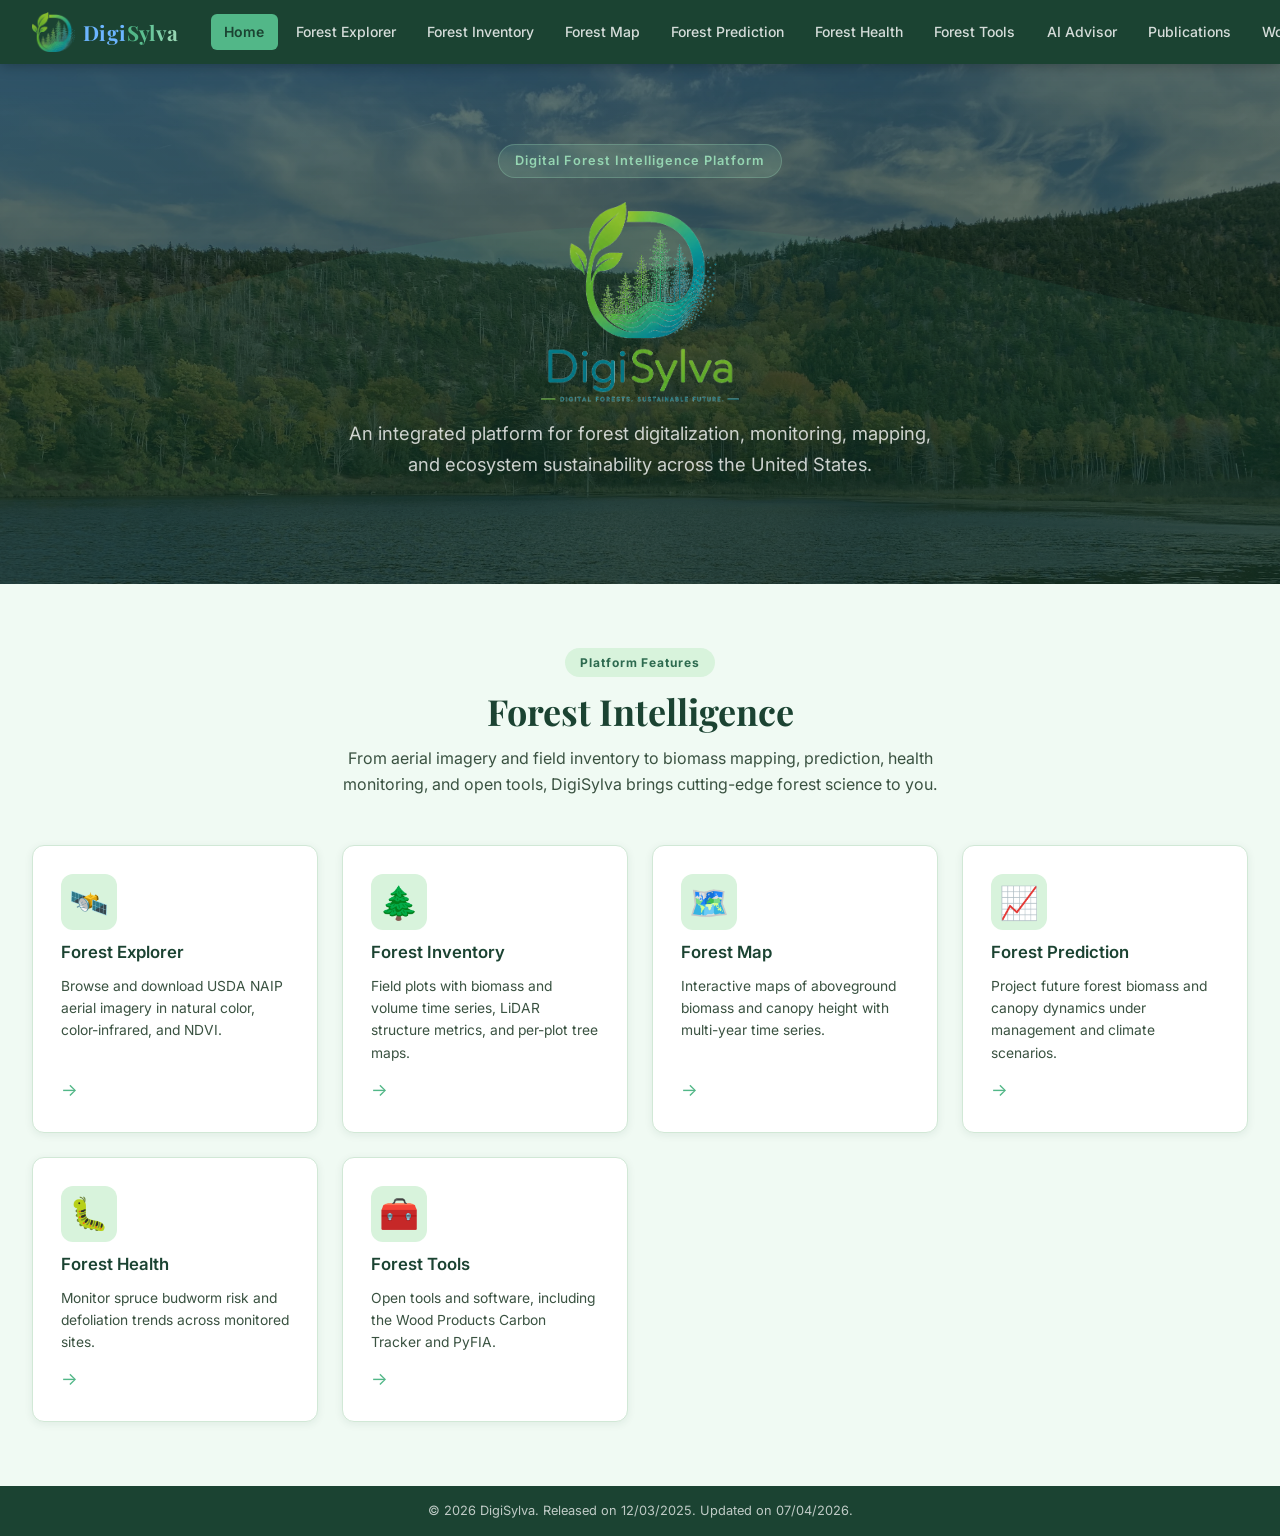
==== index.html @ 70806cdb "Add files via upload" ====
<!DOCTYPE html>
<html lang="en">
<head>
  <meta charset="UTF-8" />
  <meta name="viewport" content="width=device-width, initial-scale=1.0" />
  <title>DigiSylva - Digital Forest Intelligence</title>
  <link rel="stylesheet" href="css/style.css" />
  <style>
    .state-grid {
      display: grid;
      grid-template-columns: repeat(auto-fill, minmax(300px, 1fr));
      gap: 1.5rem;
    }
    .feature-row {
      display: grid;
      grid-template-columns: repeat(auto-fit, minmax(240px, 1fr));
      gap: 1.5rem;
      margin-top: 2rem;
    }
    .feature-card {
      background: white;
      border: 1px solid var(--border);
      border-radius: var(--radius-md);
      padding: 1.75rem;
      box-shadow: var(--shadow-sm);
      display: flex;
      flex-direction: column;
      gap: 0.75rem;
      transition: all var(--transition);
      cursor: pointer;
      text-decoration: none;
    }
    .feature-card:hover {
      box-shadow: var(--shadow-md);
      transform: translateY(-3px);
      border-color: var(--green-bright);
    }
    .feature-card .icon {
      font-size: 2rem;
      width: 56px;
      height: 56px;
      background: var(--green-pale);
      border-radius: 12px;
      display: flex;
      align-items: center;
      justify-content: center;
    }
    .feature-card h4 { color: var(--green-dark); font-size: 1.05rem; margin: 0; }
    .feature-card p { font-size: 0.865rem; color: var(--text-mid); margin: 0; line-height: 1.6; }
    .feature-card .arrow { color: var(--green-bright); font-size: 1.1rem; margin-top: auto; }

    .highlight-section {
      background: linear-gradient(135deg, var(--green-dark), var(--green-mid));
      color: white;
      padding: 4rem 2rem;
    }
    .highlight-inner {
      max-width: 1300px;
      margin: 0 auto;
      display: grid;
      grid-template-columns: 1fr 1fr;
      gap: 4rem;
      align-items: center;
    }
    .highlight-inner h2 { color: white; margin-bottom: 1rem; }
    .highlight-inner p { color: rgba(255,255,255,0.78); line-height: 1.75; }
    .highlight-visual {
      display: grid;
      grid-template-columns: 1fr 1fr;
      gap: 1rem;
    }
    .mini-stat {
      background: rgba(255,255,255,0.1);
      border: 1px solid rgba(255,255,255,0.15);
      border-radius: 12px;
      padding: 1.25rem;
      text-align: center;
      backdrop-filter: blur(4px);
    }
    .mini-stat .big { font-size: 1.8rem; font-weight: 700; color: var(--green-light); font-family: 'Playfair Display', serif; }
    .mini-stat .label { font-size: 0.78rem; color: rgba(255,255,255,0.65); margin-top: 0.25rem; }

    @media (max-width: 768px) {
      .highlight-inner { grid-template-columns: 1fr; gap: 2rem; }
    }
  </style>
</head>
<body>

<!-- ═══════════════════ NAVBAR ═══════════════════ -->
<nav class="navbar">
  <a class="nav-brand" href="index.html">
    <img src="assets/DigiSylva_mark.png" alt="" class="brand-mark" />
    <span class="digisylva-logo"><span class="d-digi">Digi</span><span class="d-s">S</span><span class="d-y">y</span><span class="d-l">l</span><span class="d-v">v</span><span class="d-a">a</span></span>
  </a>
  <ul class="nav-links">
    <li><a href="index.html" class="active">Home</a></li>
    <li><a href="pages/naip.html">Forest Explorer</a></li>
    <li><a href="pages/forest-inventory.html">Forest Inventory</a></li>
    <li><a href="pages/map.html">Forest Map</a></li>
    <li><a href="pages/prediction.html">Forest Prediction</a></li>
    <li><a href="pages/forest-health.html">Forest Health</a></li>
    <li><a href="pages/forest-tools.html">Forest Tools</a></li>
    <li><a href="pages/ai-advisor.html">AI Advisor</a></li>
    <li><a href="pages/publications.html">Publications</a></li>
    <li><a href="pages/workshops.html">Workshops</a></li>
    <li><a href="pages/news.html">News</a></li>
    <li><a href="pages/team.html">Team</a></li>
  </ul>
  <button class="nav-search-btn" onclick="openSearch()" title="Search (Ctrl+K)">🔍 Search</button>
</nav>

<div class="page-wrapper">

  <!-- ═══════════════════ HERO ═══════════════════ -->
  <section class="hero">
    <div class="hero-content">
      <div class="hero-eyebrow">Digital Forest Intelligence Platform</div>
      <img src="assets/DigiSylva_logo_full.png" alt="DigiSylva" class="hero-logo-img" />
      <p>An integrated platform for forest digitalization, monitoring, mapping, and ecosystem sustainability across the United States.</p>
    </div>
  </section>

  <!-- ═══════════════════ FEATURES ═══════════════════ -->
  <div class="section">
    <div class="section-header">
      <div class="section-tag">Platform Features</div>
      <h2>Forest Intelligence</h2>
      <p>From aerial imagery and field inventory to biomass mapping, prediction, health monitoring, and open tools, DigiSylva brings cutting-edge forest science to you.</p>
    </div>
    <div class="feature-row">
      <a href="pages/naip.html" class="feature-card">
        <div class="icon">🛰️</div>
        <h4>Forest Explorer</h4>
        <p>Browse and download USDA NAIP aerial imagery in natural color, color-infrared, and NDVI.</p>
        <div class="arrow">→</div>
      </a>
      <a href="pages/forest-inventory.html" class="feature-card">
        <div class="icon">🌲</div>
        <h4>Forest Inventory</h4>
        <p>Field plots with biomass and volume time series, LiDAR structure metrics, and per-plot tree maps.</p>
        <div class="arrow">→</div>
      </a>
      <a href="pages/map.html" class="feature-card">
        <div class="icon">🗺️</div>
        <h4>Forest Map</h4>
        <p>Interactive maps of aboveground biomass and canopy height with multi-year time series.</p>
        <div class="arrow">→</div>
      </a>
      <a href="pages/prediction.html" class="feature-card">
        <div class="icon">📈</div>
        <h4>Forest Prediction</h4>
        <p>Project future forest biomass and canopy dynamics under management and climate scenarios.</p>
        <div class="arrow">→</div>
      </a>
      <a href="pages/forest-health.html" class="feature-card">
        <div class="icon">🐛</div>
        <h4>Forest Health</h4>
        <p>Monitor spruce budworm risk and defoliation trends across monitored sites.</p>
        <div class="arrow">→</div>
      </a>
      <a href="pages/forest-tools.html" class="feature-card">
        <div class="icon">🧰</div>
        <h4>Forest Tools</h4>
        <p>Open tools and software, including the Wood Products Carbon Tracker and PyFIA.</p>
        <div class="arrow">→</div>
      </a>
    </div>
  </div>

</div><!-- end page-wrapper -->

<!-- ═══════════════════ FOOTER ═══════════════════ -->
<footer>
  <div class="footer-inner">
    <div class="footer-bottom">
      <span>© 2026 DigiSylva. Released on 12/03/2025. Updated on 07/04/2026.</span>
    </div>
  </div>
</footer>

<script src="js/search.js"></script>
</body>
</html>
            
---- css/style.css ----
/* ============================================================
   DigiSylva - Shared Stylesheet
   University of Maine · School of Forest Resources
   ============================================================ */

/* ── Google Fonts ── */
@import url('https://fonts.googleapis.com/css2?family=Inter:wght@300;400;500;600;700&family=Playfair+Display:wght@600;700&display=swap');

/* ── CSS Variables ── */
:root {
  --green-dark:   #1b4332;
  --green-mid:    #2d6a4f;
  --green-bright: #52b788;
  --green-light:  #95d5b2;
  --green-pale:   #d8f3dc;
  --green-bg:     #f0faf3;
  --gold:         #c9a84c;
  --gold-light:   #f4e2aa;
  --brown:        #6b3f1f;
  --text-dark:    #1c2b1e;
  --text-mid:     #3a5241;
  --text-light:   #6b8c72;
  --white:        #ffffff;
  --card-bg:      #ffffff;
  --border:       #d1e8d6;
  --shadow-sm:    0 2px 8px rgba(27,67,50,0.08);
  --shadow-md:    0 4px 20px rgba(27,67,50,0.12);
  --shadow-lg:    0 8px 32px rgba(27,67,50,0.16);
  --radius-sm:    6px;
  --radius-md:    12px;
  --radius-lg:    20px;
  --nav-h:        64px;
  --transition:   0.25s ease;
}

/* ── Reset & Base ── */
*, *::before, *::after { box-sizing: border-box; margin: 0; padding: 0; }

html { scroll-behavior: smooth; font-size: 16px; }

body {
  font-family: 'Inter', sans-serif;
  color: var(--text-dark);
  background: var(--green-bg);
  line-height: 1.6;
  min-height: 100vh;
}

a { color: var(--green-mid); text-decoration: none; transition: color var(--transition); }
a:hover { color: var(--green-bright); }

img { max-width: 100%; display: block; }

h1, h2, h3, h4 { font-family: 'Playfair Display', serif; line-height: 1.25; }
h1 { font-size: clamp(2rem, 4vw, 3rem); }
h2 { font-size: clamp(1.5rem, 3vw, 2.25rem); }
h3 { font-size: clamp(1.15rem, 2vw, 1.5rem); }
h4 { font-size: 1.1rem; font-family: 'Inter', sans-serif; font-weight: 600; }

p { color: var(--text-mid); }

/* ── Navbar ── */
.navbar {
  position: fixed;
  top: 0; left: 0; right: 0;
  height: var(--nav-h);
  background: var(--green-dark);
  display: flex;
  align-items: center;
  padding: 0 2rem;
  z-index: 1000;
  box-shadow: 0 2px 12px rgba(0,0,0,0.25);
  gap: 0;
}

.nav-brand {
  display: flex;
  align-items: center;
  gap: 0.5rem;
  text-decoration: none;
  flex-shrink: 0;
  margin-right: 2rem;
}

.nav-logo-icon {
  width: 36px;
  height: 36px;
  background: var(--green-bright);
  border-radius: 8px;
  display: flex;
  align-items: center;
  justify-content: center;
  font-size: 1.2rem;
}

.nav-brand-text {
  font-family: 'Playfair Display', serif;
  font-size: 1.3rem;
  font-weight: 700;
  color: var(--white);
  letter-spacing: 0.02em;
}

.nav-links {
  display: flex;
  align-items: center;
  gap: 0.25rem;
  list-style: none;
  flex: 1;
}

.nav-links a {
  display: block;
  padding: 0.45rem 0.85rem;
  color: rgba(255,255,255,0.82);
  font-size: 0.875rem;
  font-weight: 500;
  border-radius: var(--radius-sm);
  transition: all var(--transition);
  white-space: nowrap;
  text-decoration: none;
}

.nav-links a:hover,
.nav-links a.active {
  background: rgba(255,255,255,0.12);
  color: #ffffff;
}

.nav-links a.active {
  background: var(--green-bright);
  color: var(--green-dark);
  font-weight: 600;
}

/* ── DigiSylva Styled Logo Wordmark ── */
.digisylva-logo {
  font-family: 'Playfair Display', serif;
  font-weight: 700;
  letter-spacing: 0.02em;
  line-height: 1;
  font-size: 1.3rem;
}
/* "Digi" = digital blue · "Sylva" = forest greens */
.d-digi { color: #6cb5ff; }
.d-s    { color: #52b788; }
.d-y    { color: #5cbf90; }
.d-l    { color: #6ac79b; }
.d-v    { color: #7ed0a8; }
.d-a    { color: #95d5b2; }

/* Hero-scale logo (larger, lighter tints for dark background) */
.hero-logo { display: block; }
.hero-logo .d-digi { color: #8ec5ff; }
.hero-logo .d-s    { color: #95d5b2; }
.hero-logo .d-y    { color: #a5dcbf; }
.hero-logo .d-l    { color: #b0e0c8; }
.hero-logo .d-v    { color: #bde8d3; }
.hero-logo .d-a    { color: var(--green-light); }

/* Logo images: emblem mark in navbar/footer, full logo on hero */
.brand-mark { height: 40px; width: auto; display: block; }
.hero-logo-img { height: 200px; width: auto; display: block; margin: 0 auto 1rem; }

/* Nav Search Button */
.nav-search-btn {
  margin-left: auto;
  background: rgba(255,255,255,0.12);
  border: 1px solid rgba(255,255,255,0.2);
  border-radius: var(--radius-sm);
  color: rgba(255,255,255,0.85);
  cursor: pointer;
  padding: 0.35rem 0.85rem;
  font-size: 0.8rem;
  font-weight: 500;
  transition: all var(--transition);
  font-family: 'Inter', sans-serif;
  white-space: nowrap;
  display: flex;
  align-items: center;
  gap: 0.35rem;
  flex-shrink: 0;
}
.nav-search-btn:hover {
  background: rgba(255,255,255,0.22);
  color: white;
}

/* ── Page Wrapper ── */
.page-wrapper {
  padding-top: var(--nav-h);
  min-height: 100vh;
}

/* ── Hero Section ── */
.hero {
  background: linear-gradient(rgba(18,42,26,0.62), rgba(9,26,16,0.80)), url("../assets/Acadia.jpg") center / cover no-repeat;
  color: white;
  padding: 5rem 2rem 4rem;
  text-align: center;
  position: relative;
  overflow: hidden;
}

.hero::before {
  content: '';
  position: absolute;
  inset: 0;
  background: url("data:image/svg+xml,%3Csvg xmlns='http://www.w3.org/2000/svg' viewBox='0 0 1440 320'%3E%3Cpath fill='rgba(82,183,136,0.08)' d='M0,96L48,112C96,128,192,160,288,160C384,160,480,128,576,112C672,96,768,96,864,112C960,128,1056,160,1152,165.3C1248,171,1344,149,1392,138.7L1440,128L1440,320L0,320Z'/%3E%3C/svg%3E") bottom no-repeat;
  background-size: cover;
}

.hero-content { position: relative; max-width: 800px; margin: 0 auto; }

.hero-eyebrow {
  display: inline-flex;
  align-items: center;
  gap: 0.5rem;
  background: rgba(149,213,178,0.15);
  border: 1px solid rgba(149,213,178,0.3);
  border-radius: 100px;
  padding: 0.35rem 1rem;
  font-size: 0.8rem;
  font-weight: 600;
  letter-spacing: 0.08em;
  color: var(--green-light);
  margin-bottom: 1.5rem;
}

.hero h1 {
  font-size: clamp(2.5rem, 6vw, 4.5rem);
  color: white;
  margin-bottom: 1rem;
  font-weight: 700;
}

.hero h1 span { color: var(--green-light); }

.hero p {
  font-size: 1.15rem;
  color: rgba(255,255,255,0.78);
  max-width: 600px;
  margin: 0 auto 2.5rem;
  line-height: 1.7;
}

.hero-btns {
  display: flex;
  gap: 1rem;
  justify-content: center;
  flex-wrap: wrap;
}

/* ── Buttons ── */
.btn {
  display: inline-flex;
  align-items: center;
  gap: 0.5rem;
  padding: 0.7rem 1.6rem;
  border-radius: var(--radius-sm);
  font-size: 0.9rem;
  font-weight: 600;
  cursor: pointer;
  transition: all var(--transition);
  border: 2px solid transparent;
  text-decoration: none;
  font-family: 'Inter', sans-serif;
}

.btn-primary {
  background: var(--green-bright);
  color: var(--green-dark);
}
.btn-primary:hover {
  background: var(--green-light);
  color: var(--green-dark);
  transform: translateY(-1px);
  box-shadow: 0 4px 16px rgba(82,183,136,0.35);
}

.btn-outline {
  background: transparent;
  border-color: rgba(255,255,255,0.4);
  color: white;
}
.btn-outline:hover {
  background: rgba(255,255,255,0.1);
  border-color: rgba(255,255,255,0.7);
  color: white;
}

.btn-sm { padding: 0.45rem 1rem; font-size: 0.8rem; }
.btn-dark {
  background: var(--green-dark);
  color: white;
  border-color: var(--green-dark);
}
.btn-dark:hover { background: var(--green-mid); color: white; }

/* ── Stats Bar ── */
.stats-bar {
  background: white;
  border-bottom: 1px solid var(--border);
  display: flex;
  justify-content: center;
  flex-wrap: wrap;
  gap: 0;
  box-shadow: var(--shadow-sm);
}

.stat-item {
  padding: 1.25rem 2.5rem;
  text-align: center;
  border-right: 1px solid var(--border);
  flex: 1;
  min-width: 150px;
}
.stat-item:last-child { border-right: none; }

.stat-value {
  font-size: 1.75rem;
  font-weight: 700;
  color: var(--green-mid);
  font-family: 'Playfair Display', serif;
  display: block;
}

.stat-label {
  font-size: 0.78rem;
  color: var(--text-light);
  font-weight: 500;
  letter-spacing: 0.06em;
  margin-top: 0.15rem;
}

/* ── Section Containers ── */
.section {
  padding: 4rem 2rem;
  max-width: 1300px;
  margin: 0 auto;
}

.section-header {
  text-align: center;
  margin-bottom: 3rem;
}

.section-header h2 { color: var(--green-dark); margin-bottom: 0.75rem; }
.section-header p { max-width: 600px; margin: 0 auto; font-size: 1rem; }

.section-tag {
  display: inline-block;
  background: var(--green-pale);
  color: var(--green-mid);
  font-size: 0.75rem;
  font-weight: 700;
  letter-spacing: 0.08em;
  padding: 0.3rem 0.9rem;
  border-radius: 100px;
  margin-bottom: 0.75rem;
}

/* ── Cards ── */
.card {
  background: var(--card-bg);
  border: 1px solid var(--border);
  border-radius: var(--radius-md);
  padding: 1.75rem;
  box-shadow: var(--shadow-sm);
  transition: all var(--transition);
}

.card:hover {
  box-shadow: var(--shadow-md);
  transform: translateY(-2px);
}

.card-icon {
  width: 48px;
  height: 48px;
  border-radius: var(--radius-sm);
  background: var(--green-pale);
  display: flex;
  align-items: center;
  justify-content: center;
  font-size: 1.4rem;
  margin-bottom: 1rem;
}

/* ── Grid Layouts ── */
.grid-2 { display: grid; grid-template-columns: repeat(auto-fit, minmax(280px, 1fr)); gap: 1.5rem; }
.grid-3 { display: grid; grid-template-columns: repeat(auto-fit, minmax(260px, 1fr)); gap: 1.5rem; }
.grid-4 { display: grid; grid-template-columns: repeat(auto-fit, minmax(220px, 1fr)); gap: 1.25rem; }

/* ── State Cards ── */
.state-card {
  background: white;
  border: 1px solid var(--border);
  border-radius: var(--radius-md);
  overflow: hidden;
  box-shadow: var(--shadow-sm);
  transition: all var(--transition);
}

.state-card:hover {
  box-shadow: var(--shadow-md);
  transform: translateY(-3px);
}

.state-card-header {
  background: linear-gradient(135deg, var(--green-dark), var(--green-mid));
  color: white;
  padding: 1.25rem 1.5rem;
  display: flex;
  align-items: center;
  gap: 0.75rem;
}

.state-flag { font-size: 1.8rem; }

.state-card-header h3 {
  font-family: 'Inter', sans-serif;
  font-size: 1.05rem;
  font-weight: 700;
  color: white;
  margin: 0;
}

.state-coverage {
  font-size: 0.8rem;
  color: var(--green-light);
  margin-top: 0.2rem;
}

.state-card-body {
  padding: 1.25rem 1.5rem;
}

.state-card-body p {
  font-size: 0.875rem;
  color: var(--text-mid);
  line-height: 1.65;
  margin-bottom: 0.75rem;
}

.state-tags { display: flex; gap: 0.4rem; flex-wrap: wrap; }

.tag {
  background: var(--green-pale);
  color: var(--green-mid);
  font-size: 0.72rem;
  font-weight: 600;
  padding: 0.2rem 0.6rem;
  border-radius: 100px;
}

/* ── Page Header (inner pages) ── */
.page-header {
  display: flex;
  align-items: center;
  gap: 12px;
  padding: 10px 16px;
  background: #1a222d;
  border-bottom: 1px solid #32424f;
  color: #e8eef4;
}

.page-header-inner,
.page-header > div {
  display: flex;
  align-items: baseline;
  gap: 12px;
  max-width: none;
  margin: 0;
  flex-wrap: wrap;
}

.page-header h1 {
  font-family: 'Inter', sans-serif;
  font-size: 17px;
  font-weight: 600;
  color: #e8eef4;
  margin: 0;
  white-space: nowrap;
}

.page-header p {
  color: #9db0c0;
  font-size: 12px;
  margin: 0;
  white-space: nowrap;
}

.breadcrumb {
  display: flex;
  align-items: center;
  gap: 0.5rem;
  font-size: 0.8rem;
  color: rgba(255,255,255,0.55);
  margin-bottom: 1rem;
}

.breadcrumb a { color: var(--green-light); }
.breadcrumb span { color: rgba(255,255,255,0.4); }

/* ── Map Page ── */
#map-container {
  height: calc(100vh - var(--nav-h) - 200px);
  min-height: 480px;
  border-radius: var(--radius-md);
  overflow: hidden;
  border: 1px solid var(--border);
  box-shadow: var(--shadow-md);
}

.map-controls {
  background: white;
  border: 1px solid var(--border);
  border-radius: var(--radius-md);
  padding: 1.25rem;
  box-shadow: var(--shadow-sm);
}

.map-controls h4 { color: var(--green-dark); margin-bottom: 1rem; font-size: 0.9rem; letter-spacing: 0.05em; }

.control-group { margin-bottom: 1.25rem; }
.control-group:last-child { margin-bottom: 0; }
.control-group label { display: block; font-size: 0.8rem; font-weight: 600; color: var(--text-light); margin-bottom: 0.5rem; letter-spacing: 0.05em; }

.btn-group { display: flex; flex-wrap: wrap; gap: 0.35rem; }

.btn-toggle {
  padding: 0.4rem 0.8rem;
  font-size: 0.8rem;
  font-weight: 500;
  border: 1px solid var(--border);
  border-radius: var(--radius-sm);
  background: white;
  color: var(--text-mid);
  cursor: pointer;
  transition: all var(--transition);
  font-family: 'Inter', sans-serif;
}

.btn-toggle:hover { border-color: var(--green-bright); color: var(--green-mid); }
.btn-toggle.active { background: var(--green-mid); color: white; border-color: var(--green-mid); }

.opacity-slider { width: 100%; accent-color: var(--green-mid); }

.stats-panel {
  background: white;
  border: 1px solid var(--border);
  border-radius: var(--radius-md);
  padding: 1.25rem;
  box-shadow: var(--shadow-sm);
}

.stats-panel h4 { color: var(--green-dark); margin-bottom: 1rem; font-size: 0.9rem; letter-spacing: 0.05em; }

.stat-row {
  display: flex;
  justify-content: space-between;
  align-items: center;
  padding: 0.5rem 0;
  border-bottom: 1px solid var(--border);
  font-size: 0.85rem;
}
.stat-row:last-child { border-bottom: none; }
.stat-row .label { color: var(--text-light); }
.stat-row .value { font-weight: 600; color: var(--green-dark); }

.legend-bar {
  height: 12px;
  border-radius: 6px;
  margin: 0.5rem 0;
}

.legend-labels { display: flex; justify-content: space-between; font-size: 0.72rem; color: var(--text-light); }

/* ── Chart Containers ── */
.chart-wrap {
  background: white;
  border: 1px solid var(--border);
  border-radius: var(--radius-md);
  padding: 1.5rem;
  box-shadow: var(--shadow-sm);
}

/* ── Team Cards ── */
.team-card {
  background: white;
  border: 1px solid var(--border);
  border-radius: var(--radius-lg);
  overflow: hidden;
  box-shadow: var(--shadow-sm);
  transition: all var(--transition);
  text-align: center;
}

.team-card:hover { box-shadow: var(--shadow-lg); transform: translateY(-4px); }

.team-avatar {
  width: 100%;
  height: 220px;
  background: linear-gradient(135deg, var(--green-dark), var(--green-mid));
  display: flex;
  align-items: center;
  justify-content: center;
  font-size: 5rem;
}

.team-info { padding: 1.75rem 1.5rem 1.5rem; }
.team-info h3 { font-size: 1.25rem; color: var(--green-dark); margin-bottom: 0.25rem; }
.team-title { font-size: 0.85rem; color: var(--green-bright); font-weight: 600; margin-bottom: 0.25rem; }
.team-dept { font-size: 0.8rem; color: var(--text-light); margin-bottom: 1rem; }
.team-bio { font-size: 0.875rem; color: var(--text-mid); line-height: 1.65; margin-bottom: 1.25rem; text-align: left; }

.team-links { display: flex; justify-content: center; gap: 0.5rem; }
.team-link {
  width: 36px; height: 36px;
  border-radius: 50%;
  background: var(--green-pale);
  color: var(--green-mid);
  display: flex; align-items: center; justify-content: center;
  font-size: 0.9rem;
  transition: all var(--transition);
  text-decoration: none;
}
.team-link:hover { background: var(--green-mid); color: white; }

/* ── Publications ── */
.pub-card {
  background: white;
  border: 1px solid var(--border);
  border-radius: var(--radius-md);
  padding: 1.5rem 1.75rem;
  box-shadow: var(--shadow-sm);
  display: flex;
  gap: 1.25rem;
  transition: all var(--transition);
  margin-bottom: 1rem;
}

.pub-card:hover { box-shadow: var(--shadow-md); border-left: 3px solid var(--green-bright); }

.pub-year-badge {
  flex-shrink: 0;
  width: 52px;
  height: 52px;
  background: var(--green-pale);
  color: var(--green-mid);
  border-radius: var(--radius-sm);
  display: flex;
  align-items: center;
  justify-content: center;
  font-size: 0.75rem;
  font-weight: 700;
  text-align: center;
  line-height: 1.2;
}

.pub-content h4 { color: var(--green-dark); margin-bottom: 0.35rem; font-size: 0.975rem; line-height: 1.4; }
.pub-authors { font-size: 0.82rem; color: var(--text-light); margin-bottom: 0.3rem; }
.pub-journal { font-size: 0.82rem; color: var(--green-mid); font-style: italic; font-weight: 500; }
.pub-tags { display: flex; gap: 0.4rem; margin-top: 0.6rem; flex-wrap: wrap; }

/* ── AI Advisor ── */
.chat-wrap {
  background: white;
  border: 1px solid var(--border);
  border-radius: var(--radius-lg);
  overflow: hidden;
  box-shadow: var(--shadow-md);
  display: flex;
  flex-direction: column;
  height: 580px;
}

.chat-header {
  background: linear-gradient(135deg, var(--green-dark), var(--green-mid));
  color: white;
  padding: 1rem 1.5rem;
  display: flex;
  align-items: center;
  gap: 0.75rem;
}

.chat-avatar {
  width: 40px; height: 40px;
  background: var(--green-bright);
  border-radius: 50%;
  display: flex; align-items: center; justify-content: center;
  font-size: 1.2rem;
}

.chat-header-info h4 { font-family: 'Inter', sans-serif; font-size: 0.95rem; color: white; margin: 0; }
.chat-status { font-size: 0.75rem; color: var(--green-light); display: flex; align-items: center; gap: 0.3rem; }
.status-dot { width: 7px; height: 7px; background: #4ade80; border-radius: 50%; }

.chat-messages {
  flex: 1;
  overflow-y: auto;
  padding: 1.25rem;
  display: flex;
  flex-direction: column;
  gap: 1rem;
  background: #f8fdf9;
}

.msg { display: flex; gap: 0.75rem; max-width: 85%; }
.msg.user { align-self: flex-end; flex-direction: row-reverse; }

.msg-avatar {
  width: 32px; height: 32px;
  border-radius: 50%;
  flex-shrink: 0;
  display: flex; align-items: center; justify-content: center;
  font-size: 0.9rem;
}

.msg.bot .msg-avatar { background: var(--green-pale); color: var(--green-mid); }
.msg.user .msg-avatar { background: var(--green-mid); color: white; }

.msg-bubble {
  padding: 0.75rem 1rem;
  border-radius: 16px;
  font-size: 0.875rem;
  line-height: 1.6;
}

.msg.bot .msg-bubble { background: white; color: var(--text-dark); border: 1px solid var(--border); border-top-left-radius: 4px; box-shadow: var(--shadow-sm); }
.msg.user .msg-bubble { background: var(--green-mid); color: white; border-top-right-radius: 4px; }

.chat-suggestions { padding: 0.75rem 1.25rem; display: flex; gap: 0.5rem; flex-wrap: wrap; background: white; border-top: 1px solid var(--border); }
.suggestion-chip {
  padding: 0.35rem 0.85rem;
  background: var(--green-pale);
  color: var(--green-mid);
  border-radius: 100px;
  font-size: 0.78rem;
  font-weight: 500;
  cursor: pointer;
  border: 1px solid var(--border);
  transition: all var(--transition);
  font-family: 'Inter', sans-serif;
}
.suggestion-chip:hover { background: var(--green-mid); color: white; border-color: var(--green-mid); }

.chat-input-row {
  display: flex;
  gap: 0.5rem;
  padding: 1rem 1.25rem;
  background: white;
  border-top: 1px solid var(--border);
}

.chat-input {
  flex: 1;
  padding: 0.65rem 1rem;
  border: 1px solid var(--border);
  border-radius: 100px;
  font-size: 0.875rem;
  font-family: 'Inter', sans-serif;
  outline: none;
  transition: border-color var(--transition);
  background: var(--green-bg);
}
.chat-input:focus { border-color: var(--green-bright); }

.chat-send {
  width: 40px; height: 40px;
  border-radius: 50%;
  background: var(--green-mid);
  color: white;
  border: none;
  cursor: pointer;
  display: flex; align-items: center; justify-content: center;
  font-size: 1rem;
  transition: all var(--transition);
  flex-shrink: 0;
}
.chat-send:hover { background: var(--green-dark); transform: scale(1.05); }

/* ── News ── */
.news-card {
  background: white;
  border: 1px solid var(--border);
  border-radius: var(--radius-md);
  overflow: hidden;
  box-shadow: var(--shadow-sm);
  transition: all var(--transition);
}
.news-card:hover { box-shadow: var(--shadow-md); transform: translateY(-2px); }

.news-card-img {
  height: 180px;
  display: flex;
  align-items: center;
  justify-content: center;
  font-size: 3rem;
}

.news-card-body { padding: 1.25rem; }
.news-date { font-size: 0.75rem; color: var(--text-light); font-weight: 500; letter-spacing: 0.06em; margin-bottom: 0.5rem; }
.news-card-body h4 { color: var(--green-dark); font-size: 1rem; line-height: 1.4; margin-bottom: 0.5rem; }
.news-card-body p { font-size: 0.85rem; color: var(--text-mid); line-height: 1.6; margin-bottom: 1rem; }
.news-read-more { font-size: 0.82rem; font-weight: 600; color: var(--green-mid); }

/* ── Footer ── */
footer {
  background: var(--green-dark);
  color: rgba(255,255,255,0.72);
  padding: 0;
  margin-top: 0;
  flex-shrink: 0;
}

.footer-inner {
  max-width: 1300px;
  margin: 0 auto;
  padding: 0 1.5rem;
}

.footer-top {
  display: grid;
  grid-template-columns: 1.5fr 1fr 1fr;
  gap: 3rem;
  margin-bottom: 2.5rem;
}

.footer-brand p { font-size: 0.875rem; line-height: 1.7; margin-top: 0.75rem; color: rgba(255,255,255,0.6); }
.footer-title { font-size: 0.8rem; font-weight: 700; color: white; letter-spacing: 0.08em; margin-bottom: 1rem; }
.footer-links { list-style: none; display: flex; flex-direction: column; gap: 0.5rem; }
.footer-links a { font-size: 0.875rem; color: rgba(255,255,255,0.6); transition: color var(--transition); }
.footer-links a:hover { color: var(--green-light); }

.footer-bottom {
  border-top: none;
  padding: 0.9rem 0;
  display: flex;
  justify-content: center;
  align-items: center;
  font-size: 0.8rem;
  text-align: center;
}

/* ── Utilities ── */
.text-center { text-align: center; }
.mt-1 { margin-top: 1rem; }
.mt-2 { margin-top: 2rem; }
.mb-1 { margin-bottom: 1rem; }
.flex { display: flex; }
.flex-col { flex-direction: column; }
.gap-1 { gap: 1rem; }
.items-center { align-items: center; }
.justify-between { justify-content: space-between; }

.year-filter-badge {
  display: inline-flex;
  align-items: center;
  gap: 0.4rem;
  background: var(--green-pale);
  color: var(--green-mid);
  border-radius: 100px;
  padding: 0.3rem 0.8rem;
  font-size: 0.78rem;
  font-weight: 600;
  margin: 0.2rem;
}

/* Prediction page */
.prediction-controls {
  background: white;
  border: 1px solid var(--border);
  border-radius: var(--radius-md);
  padding: 1.5rem;
  box-shadow: var(--shadow-sm);
}

.form-group { margin-bottom: 1rem; }
.form-group label { display: block; font-size: 0.82rem; font-weight: 600; color: var(--text-mid); margin-bottom: 0.4rem; }
.form-select, .form-input {
  width: 100%;
  padding: 0.55rem 0.85rem;
  border: 1px solid var(--border);
  border-radius: var(--radius-sm);
  font-size: 0.875rem;
  font-family: 'Inter', sans-serif;
  color: var(--text-dark);
  background: white;
  outline: none;
  transition: border-color var(--transition);
}
.form-select:focus, .form-input:focus { border-color: var(--green-bright); }

/* Download toolbar */
.map-toolbar {
  display: flex;
  gap: 0.5rem;
  align-items: center;
  flex-wrap: wrap;
  margin-bottom: 0.75rem;
}

/* ── Global Search Overlay ── */
.search-overlay {
  position: fixed;
  inset: 0;
  background: rgba(10,20,12,0.65);
  z-index: 9999;
  display: flex;
  align-items: flex-start;
  justify-content: center;
  padding-top: 90px;
  backdrop-filter: blur(4px);
}
.search-modal {
  background: white;
  border-radius: var(--radius-lg);
  width: 100%;
  max-width: 620px;
  margin: 0 1rem;
  box-shadow: 0 24px 64px rgba(0,0,0,0.35);
  overflow: hidden;
}
.search-header {
  padding: 1rem 1.25rem;
  display: flex;
  align-items: center;
  gap: 0.75rem;
  border-bottom: 1px solid var(--border);
}
.search-header input {
  flex: 1;
  border: none;
  outline: none;
  font-size: 1.05rem;
  font-family: 'Inter', sans-serif;
  color: var(--text-dark);
  background: transparent;
}
.search-results {
  max-height: 400px;
  overflow-y: auto;
}
.search-result-item {
  padding: 0.85rem 1.25rem;
  cursor: pointer;
  transition: background var(--transition);
  border-bottom: 1px solid var(--border);
  text-decoration: none;
  display: block;
}
.search-result-item:last-child { border-bottom: none; }
.search-result-item:hover { background: var(--green-pale); }
.search-result-title { font-weight: 600; color: var(--green-dark); font-size: 0.9rem; }
.search-result-snippet { font-size: 0.8rem; color: var(--text-mid); margin-top: 0.2rem; line-height: 1.5; }
.search-result-url { font-size: 0.7rem; color: var(--green-bright); margin-top: 0.2rem; font-weight: 500; }
.search-no-results { padding: 2.5rem; text-align: center; color: var(--text-light); font-size: 0.875rem; }
.search-footer {
  padding: 0.6rem 1.25rem;
  font-size: 0.72rem;
  color: var(--text-light);
  border-top: 1px solid var(--border);
  display: flex;
  gap: 1.5rem;
  background: var(--green-bg);
}
.search-footer kbd {
  background: var(--border);
  border-radius: 3px;
  padding: 0.1rem 0.3rem;
  font-family: monospace;
  font-size: 0.7rem;
}

/* Scrollbar */
::-webkit-scrollbar { width: 6px; }
::-webkit-scrollbar-track { background: var(--green-bg); }
::-webkit-scrollbar-thumb { background: var(--green-light); border-radius: 3px; }
::-webkit-scrollbar-thumb:hover { background: var(--green-bright
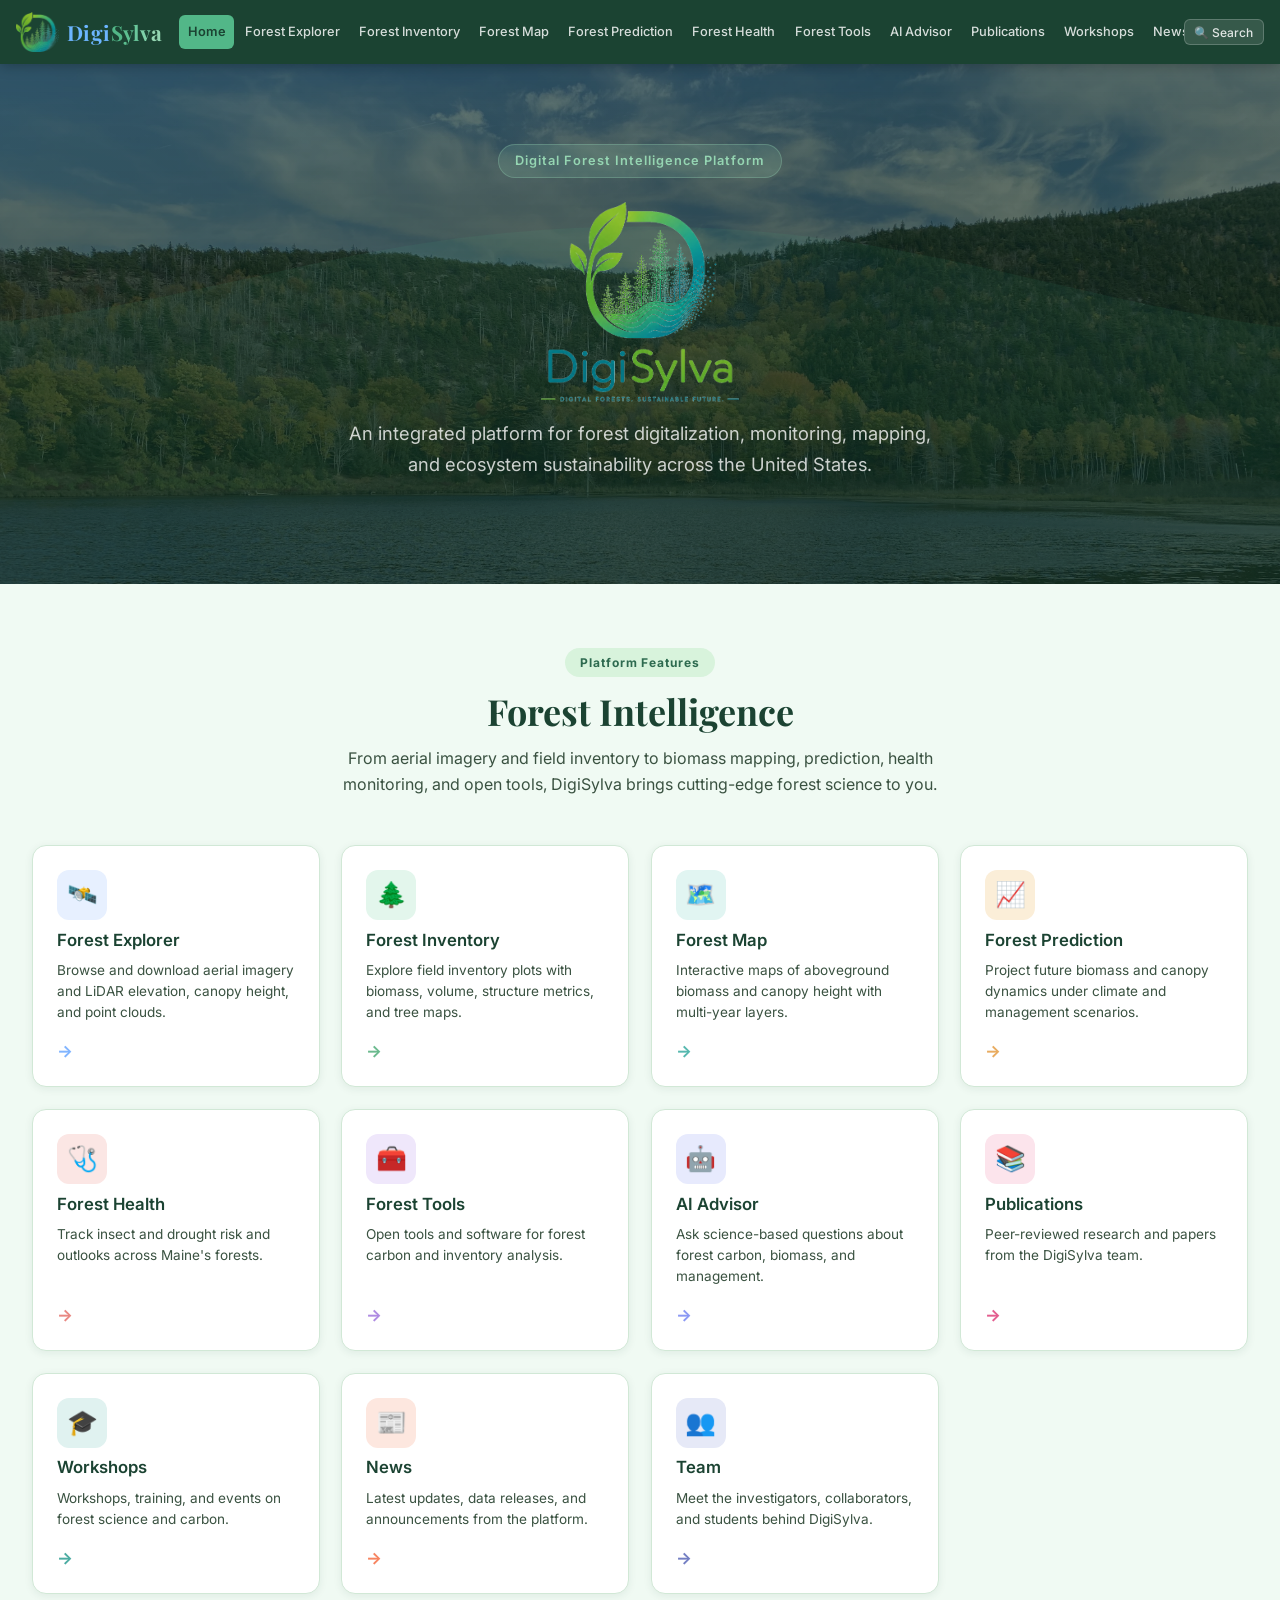
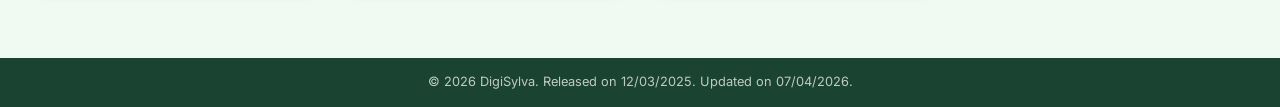
==== commit abb5497e: "Add files via upload" ====
--- a/index.html
+++ b/index.html
@@ -11,44 +11,43 @@
       grid-template-columns: repeat(auto-fill, minmax(300px, 1fr));
       gap: 1.5rem;
     }
-    .feature-row {
-      display: grid;
-      grid-template-columns: repeat(auto-fit, minmax(240px, 1fr));
-      gap: 1.5rem;
-      margin-top: 2rem;
-    }
-    .feature-card {
-      background: white;
+    /* ── Function cards grid ── */
+    .fn-grid {
+      display: grid;
+      grid-template-columns: repeat(auto-fill, minmax(250px, 1fr));
+      gap: 1.35rem;
+      margin-top: 2.5rem;
+    }
+    .fn-card {
+      --accent: var(--green-mid);
+      --soft: var(--green-pale);
+      position: relative;
+      background: #fff;
       border: 1px solid var(--border);
-      border-radius: var(--radius-md);
-      padding: 1.75rem;
+      border-radius: 14px;
+      padding: 1.5rem 1.5rem 1.35rem;
       box-shadow: var(--shadow-sm);
-      display: flex;
-      flex-direction: column;
-      gap: 0.75rem;
-      transition: all var(--transition);
-      cursor: pointer;
-      text-decoration: none;
-    }
-    .feature-card:hover {
-      box-shadow: var(--shadow-md);
-      transform: translateY(-3px);
-      border-color: var(--green-bright);
-    }
-    .feature-card .icon {
-      font-size: 2rem;
-      width: 56px;
-      height: 56px;
-      background: var(--green-pale);
-      border-radius: 12px;
-      display: flex;
-      align-items: center;
-      justify-content: center;
-    }
-    .feature-card h4 { color: var(--green-dark); font-size: 1.05rem; margin: 0; }
-    .feature-card p { font-size: 0.865rem; color: var(--text-mid); margin: 0; line-height: 1.6; }
-    .feature-card .arrow { color: var(--green-bright); font-size: 1.1rem; margin-top: auto; }
-
+      display: flex; flex-direction: column; gap: 0.6rem;
+      text-decoration: none; overflow: hidden;
+      transition: transform .22s ease, box-shadow .22s ease, border-color .22s ease;
+    }
+    .fn-card::before {
+      content: ''; position: absolute; top: 0; left: 0; width: 100%; height: 3px;
+      background: var(--accent); transform: scaleX(0); transform-origin: left;
+      transition: transform .3s ease;
+    }
+    .fn-card:hover { transform: translateY(-5px); box-shadow: var(--shadow-lg); border-color: var(--accent); }
+    .fn-card:hover::before { transform: scaleX(1); }
+    .fn-card:hover .fn-icon { transform: scale(1.1) rotate(-5deg); }
+    .fn-card:hover .fn-arrow { transform: translateX(5px); opacity: 1; }
+    .fn-icon {
+      width: 50px; height: 50px; border-radius: 12px; font-size: 1.55rem;
+      display: flex; align-items: center; justify-content: center;
+      background: var(--soft); transition: transform .3s ease;
+    }
+    .fn-card h4 { margin: 0; font-size: 1.05rem; color: var(--green-dark); font-family: 'Inter', sans-serif; }
+    .fn-card p { margin: 0; font-size: 0.85rem; line-height: 1.55; color: var(--text-mid); flex: 1; }
+    .fn-arrow { color: var(--accent); font-weight: 700; font-size: 1.05rem; margin-top: 0.3rem; align-self: flex-start; opacity: 0.7; transition: transform .22s ease, opacity .22s ease; }
     .highlight-section {
       background: linear-gradient(135deg, var(--green-dark), var(--green-mid));
       color: white;
@@ -95,10 +94,10 @@
   </a>
   <ul class="nav-links">
     <li><a href="index.html" class="active">Home</a></li>
-    <li><a href="pages/naip.html">Forest Explorer</a></li>
+    <li><a href="pages/forest-explorer.html">Forest Explorer</a></li>
     <li><a href="pages/forest-inventory.html">Forest Inventory</a></li>
-    <li><a href="pages/map.html">Forest Map</a></li>
-    <li><a href="pages/prediction.html">Forest Prediction</a></li>
+    <li><a href="pages/forest-map.html">Forest Map</a></li>
+    <li><a href="pages/forest-prediction.html">Forest Prediction</a></li>
     <li><a href="pages/forest-health.html">Forest Health</a></li>
     <li><a href="pages/forest-tools.html">Forest Tools</a></li>
     <li><a href="pages/ai-advisor.html">AI Advisor</a></li>
@@ -128,42 +127,72 @@
       <h2>Forest Intelligence</h2>
       <p>From aerial imagery and field inventory to biomass mapping, prediction, health monitoring, and open tools, DigiSylva brings cutting-edge forest science to you.</p>
     </div>
-    <div class="feature-row">
-      <a href="pages/naip.html" class="feature-card">
-        <div class="icon">🛰️</div>
+        <div class="fn-grid">
+      <a href="pages/forest-explorer.html" class="fn-card" style="--accent:#4d96ff;--soft:#e7f0ff;">
+        <div class="fn-icon">🛰️</div>
         <h4>Forest Explorer</h4>
-        <p>Browse and download USDA NAIP aerial imagery in natural color, color-infrared, and NDVI.</p>
-        <div class="arrow">→</div>
-      </a>
-      <a href="pages/forest-inventory.html" class="feature-card">
-        <div class="icon">🌲</div>
+        <p>Browse and download aerial imagery and LiDAR elevation, canopy height, and point clouds.</p>
+        <div class="fn-arrow">&rarr;</div>
+      </a>
+      <a href="pages/forest-inventory.html" class="fn-card" style="--accent:#2d9d5f;--soft:#e3f6ec;">
+        <div class="fn-icon">🌲</div>
         <h4>Forest Inventory</h4>
-        <p>Field plots with biomass and volume time series, LiDAR structure metrics, and per-plot tree maps.</p>
-        <div class="arrow">→</div>
-      </a>
-      <a href="pages/map.html" class="feature-card">
-        <div class="icon">🗺️</div>
+        <p>Explore field inventory plots with biomass, volume, structure metrics, and tree maps.</p>
+        <div class="fn-arrow">&rarr;</div>
+      </a>
+      <a href="pages/forest-map.html" class="fn-card" style="--accent:#0f9b8e;--soft:#e1f5f2;">
+        <div class="fn-icon">🗺️</div>
         <h4>Forest Map</h4>
-        <p>Interactive maps of aboveground biomass and canopy height with multi-year time series.</p>
-        <div class="arrow">→</div>
-      </a>
-      <a href="pages/prediction.html" class="feature-card">
-        <div class="icon">📈</div>
+        <p>Interactive maps of aboveground biomass and canopy height with multi-year layers.</p>
+        <div class="fn-arrow">&rarr;</div>
+      </a>
+      <a href="pages/forest-prediction.html" class="fn-card" style="--accent:#e08a1e;--soft:#fbeed8;">
+        <div class="fn-icon">📈</div>
         <h4>Forest Prediction</h4>
-        <p>Project future forest biomass and canopy dynamics under management and climate scenarios.</p>
-        <div class="arrow">→</div>
-      </a>
-      <a href="pages/forest-health.html" class="feature-card">
-        <div class="icon">🐛</div>
+        <p>Project future biomass and canopy dynamics under climate and management scenarios.</p>
+        <div class="fn-arrow">&rarr;</div>
+      </a>
+      <a href="pages/forest-health.html" class="fn-card" style="--accent:#e0574f;--soft:#fbe6e4;">
+        <div class="fn-icon">🩺</div>
         <h4>Forest Health</h4>
-        <p>Monitor spruce budworm risk and defoliation trends across monitored sites.</p>
-        <div class="arrow">→</div>
-      </a>
-      <a href="pages/forest-tools.html" class="feature-card">
-        <div class="icon">🧰</div>
+        <p>Track insect and drought risk and outlooks across Maine's forests.</p>
+        <div class="fn-arrow">&rarr;</div>
+      </a>
+      <a href="pages/forest-tools.html" class="fn-card" style="--accent:#8e5bd6;--soft:#efe7fb;">
+        <div class="fn-icon">🧰</div>
         <h4>Forest Tools</h4>
-        <p>Open tools and software, including the Wood Products Carbon Tracker and PyFIA.</p>
-        <div class="arrow">→</div>
+        <p>Open tools and software for forest carbon and inventory analysis.</p>
+        <div class="fn-arrow">&rarr;</div>
+      </a>
+      <a href="pages/ai-advisor.html" class="fn-card" style="--accent:#5b6ef0;--soft:#e7eafd;">
+        <div class="fn-icon">🤖</div>
+        <h4>AI Advisor</h4>
+        <p>Ask science-based questions about forest carbon, biomass, and management.</p>
+        <div class="fn-arrow">&rarr;</div>
+      </a>
+      <a href="pages/publications.html" class="fn-card" style="--accent:#d81b60;--soft:#fce4ec;">
+        <div class="fn-icon">📚</div>
+        <h4>Publications</h4>
+        <p>Peer-reviewed research and papers from the DigiSylva team.</p>
+        <div class="fn-arrow">&rarr;</div>
+      </a>
+      <a href="pages/workshops.html" class="fn-card" style="--accent:#00897b;--soft:#e0f2f0;">
+        <div class="fn-icon">🎓</div>
+        <h4>Workshops</h4>
+        <p>Workshops, training, and events on forest science and carbon.</p>
+        <div class="fn-arrow">&rarr;</div>
+      </a>
+      <a href="pages/news.html" class="fn-card" style="--accent:#f4511e;--soft:#fde7df;">
+        <div class="fn-icon">📰</div>
+        <h4>News</h4>
+        <p>Latest updates, data releases, and announcements from the platform.</p>
+        <div class="fn-arrow">&rarr;</div>
+      </a>
+      <a href="pages/team.html" class="fn-card" style="--accent:#3949ab;--soft:#e6e9f7;">
+        <div class="fn-icon">👥</div>
+        <h4>Team</h4>
+        <p>Meet the investigators, collaborators, and students behind DigiSylva.</p>
+        <div class="fn-arrow">&rarr;</div>
       </a>
     </div>
   </div>
@@ -182,4 +211,3 @@
 <script src="js/search.js"></script>
 </body>
 </html>
-            
--- a/css/style.css
+++ b/css/style.css
@@ -71,6 +71,7 @@
   z-index: 1000;
   box-shadow: 0 2px 12px rgba(0,0,0,0.25);
   gap: 0;
+  flex-wrap: nowrap;
 }
 
 .nav-brand {
@@ -107,7 +108,12 @@
   gap: 0.25rem;
   list-style: none;
   flex: 1;
-}
+  flex-wrap: nowrap;        /* never fold onto a second line */
+  min-width: 0;
+  overflow-x: auto;         /* if it truly cannot fit, scroll instead of wrapping */
+  scrollbar-width: none;
+}
+.nav-links::-webkit-scrollbar { display: none; }
 
 .nav-links a {
   display: block;
@@ -978,4 +984,19 @@
 ::-webkit-scrollbar { width: 6px; }
 ::-webkit-scrollbar-track { background: var(--green-bg); }
 ::-webkit-scrollbar-thumb { background: var(--green-light); border-radius: 3px; }
-::-webkit-scrollbar-thumb:hover { background: var(--green-bright+::-webkit-scrollbar-thumb:hover { background: var(--green-bright); }
+
+
+/* ── Keep the top navigation on ONE line on small laptops ── */
+@media (max-width: 1280px) {
+  .navbar { padding: 0 1rem; }
+  .nav-brand { margin-right: 1rem; }
+  .nav-links { gap: 0.1rem; }
+  .nav-links a { padding: 0.4rem 0.55rem; font-size: 0.8rem; }
+  .nav-search-btn { padding: 0.3rem 0.6rem; font-size: 0.75rem; }
+}
+@media (max-width: 1040px) {
+  .nav-links a { padding: 0.35rem 0.45rem; font-size: 0.75rem; }
+  .brand-mark { height: 32px; }
+  .digisylva-logo { font-size: 1.1rem; }
+}
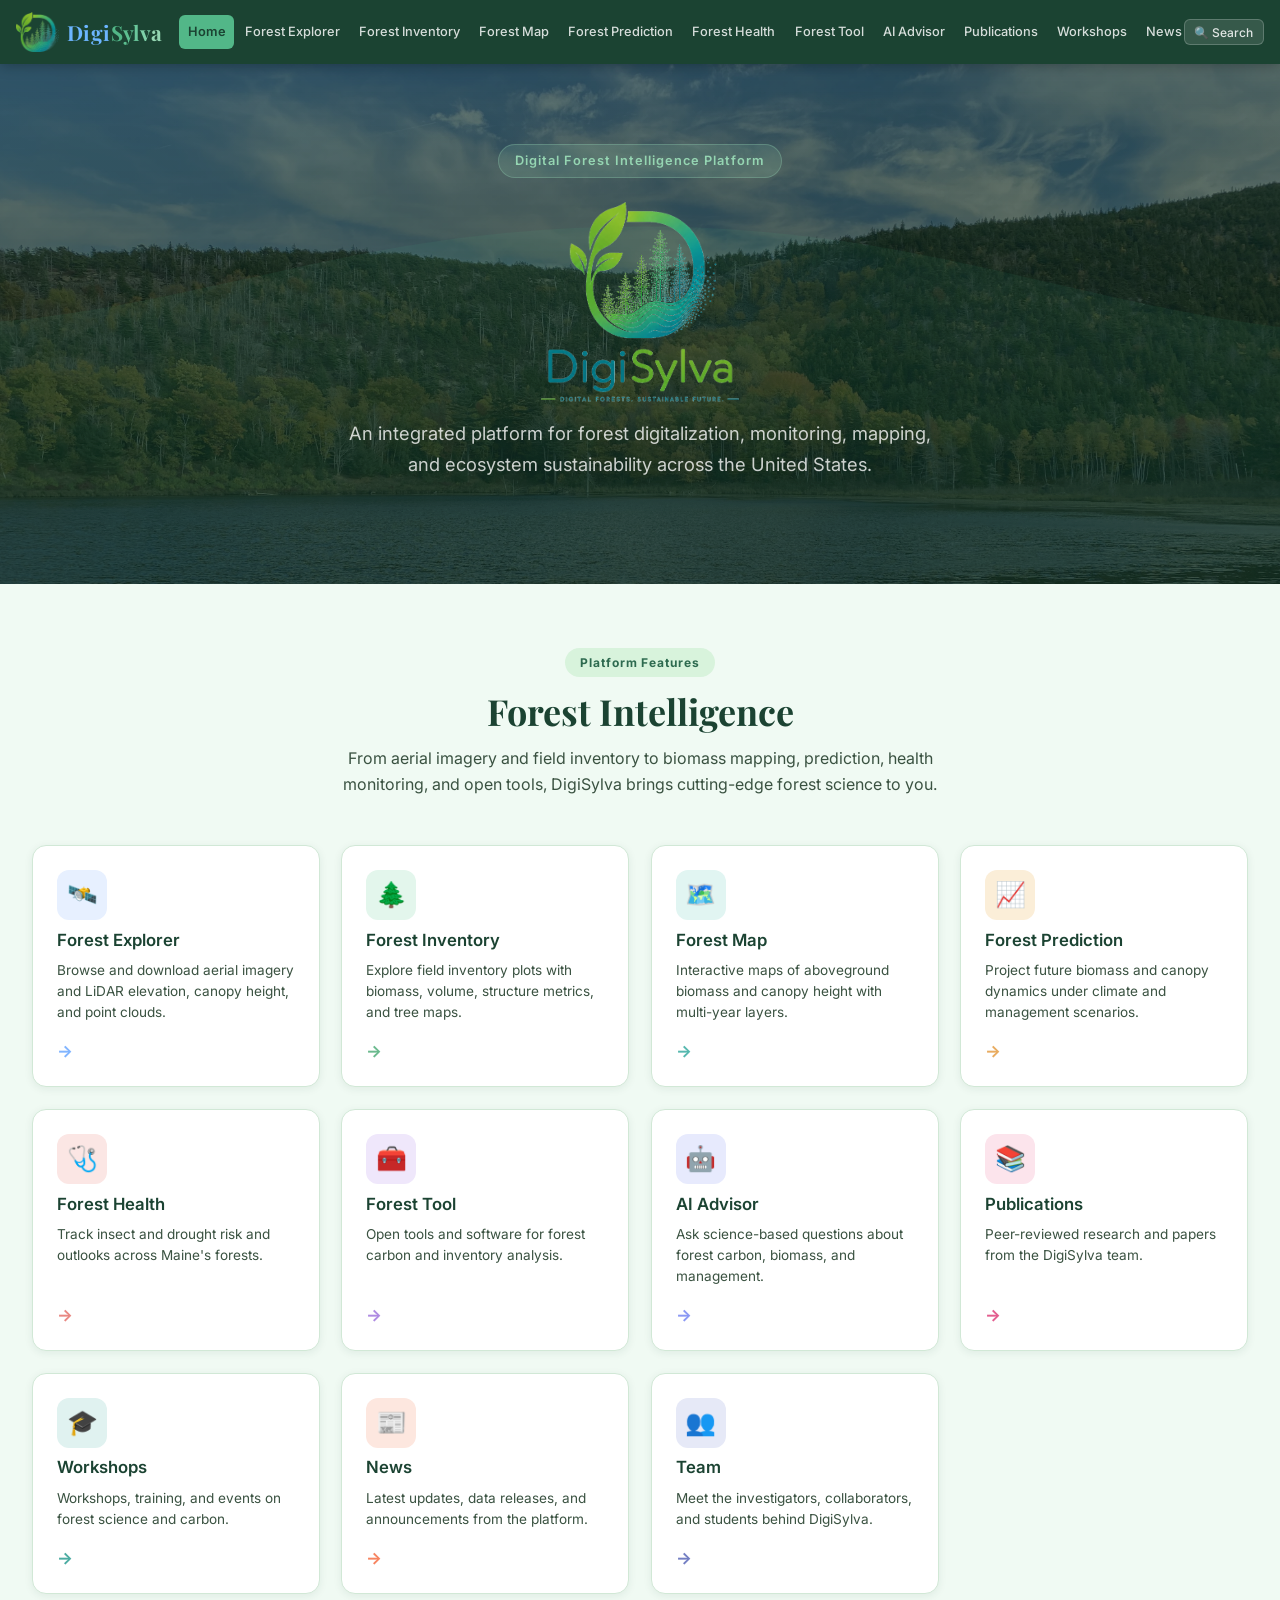
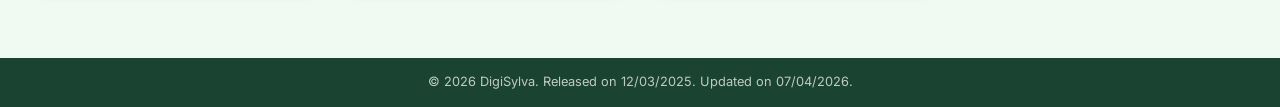
==== commit ebdb01b6: "Add files via upload" ====
--- a/index.html
+++ b/index.html
@@ -4,6 +4,19 @@
   <meta charset="UTF-8" />
   <meta name="viewport" content="width=device-width, initial-scale=1.0" />
   <title>DigiSylva - Digital Forest Intelligence</title>
+  <meta name="description" content="DigiSylva is a digital forest intelligence platform for forest monitoring, biomass mapping, LiDAR, prediction, and health across the United States." />
+  <meta name="robots" content="index, follow" />
+  <link rel="canonical" href="https://digisylva.com/" />
+  <meta property="og:type" content="website" />
+  <meta property="og:site_name" content="DigiSylva" />
+  <meta property="og:title" content="DigiSylva - Digital Forest Intelligence" />
+  <meta property="og:description" content="DigiSylva is a digital forest intelligence platform for forest monitoring, biomass mapping, LiDAR, prediction, and health across the United States." />
+  <meta property="og:url" content="https://digisylva.com/" />
+  <meta property="og:image" content="https://digisylva.com/assets/DigiSylva_logo_full.png" />
+  <meta name="twitter:card" content="summary_large_image" />
+  <link rel="icon" type="image/png" href="assets/favicon.png" />
+  <link rel="icon" href="assets/favicon.ico" sizes="any" />
+  <link rel="apple-touch-icon" href="assets/apple-touch-icon.png" />
   <link rel="stylesheet" href="css/style.css" />
   <style>
     .state-grid {
@@ -99,7 +112,7 @@
     <li><a href="pages/forest-map.html">Forest Map</a></li>
     <li><a href="pages/forest-prediction.html">Forest Prediction</a></li>
     <li><a href="pages/forest-health.html">Forest Health</a></li>
-    <li><a href="pages/forest-tools.html">Forest Tools</a></li>
+    <li><a href="pages/forest-tools.html">Forest Tool</a></li>
     <li><a href="pages/ai-advisor.html">AI Advisor</a></li>
     <li><a href="pages/publications.html">Publications</a></li>
     <li><a href="pages/workshops.html">Workshops</a></li>
@@ -160,7 +173,7 @@
       </a>
       <a href="pages/forest-tools.html" class="fn-card" style="--accent:#8e5bd6;--soft:#efe7fb;">
         <div class="fn-icon">🧰</div>
-        <h4>Forest Tools</h4>
+        <h4>Forest Tool</h4>
         <p>Open tools and software for forest carbon and inventory analysis.</p>
         <div class="fn-arrow">&rarr;</div>
       </a>
